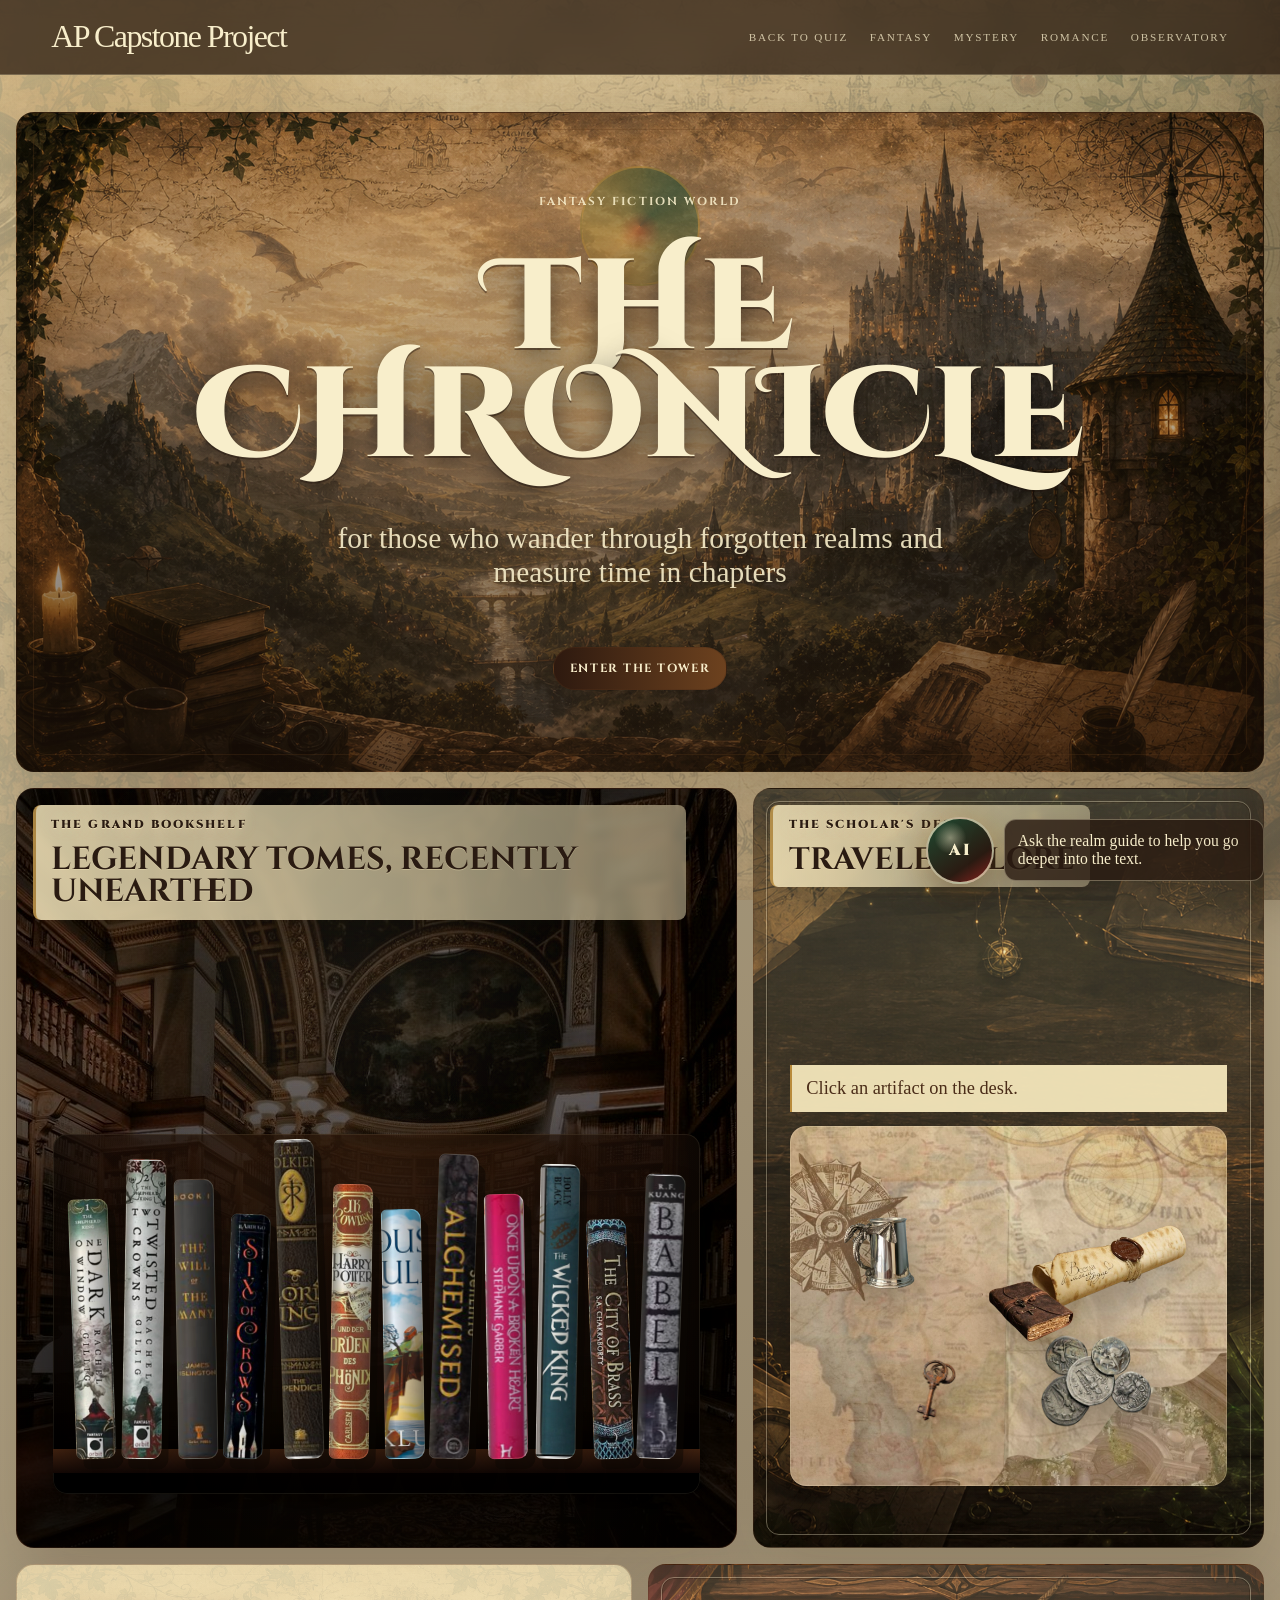
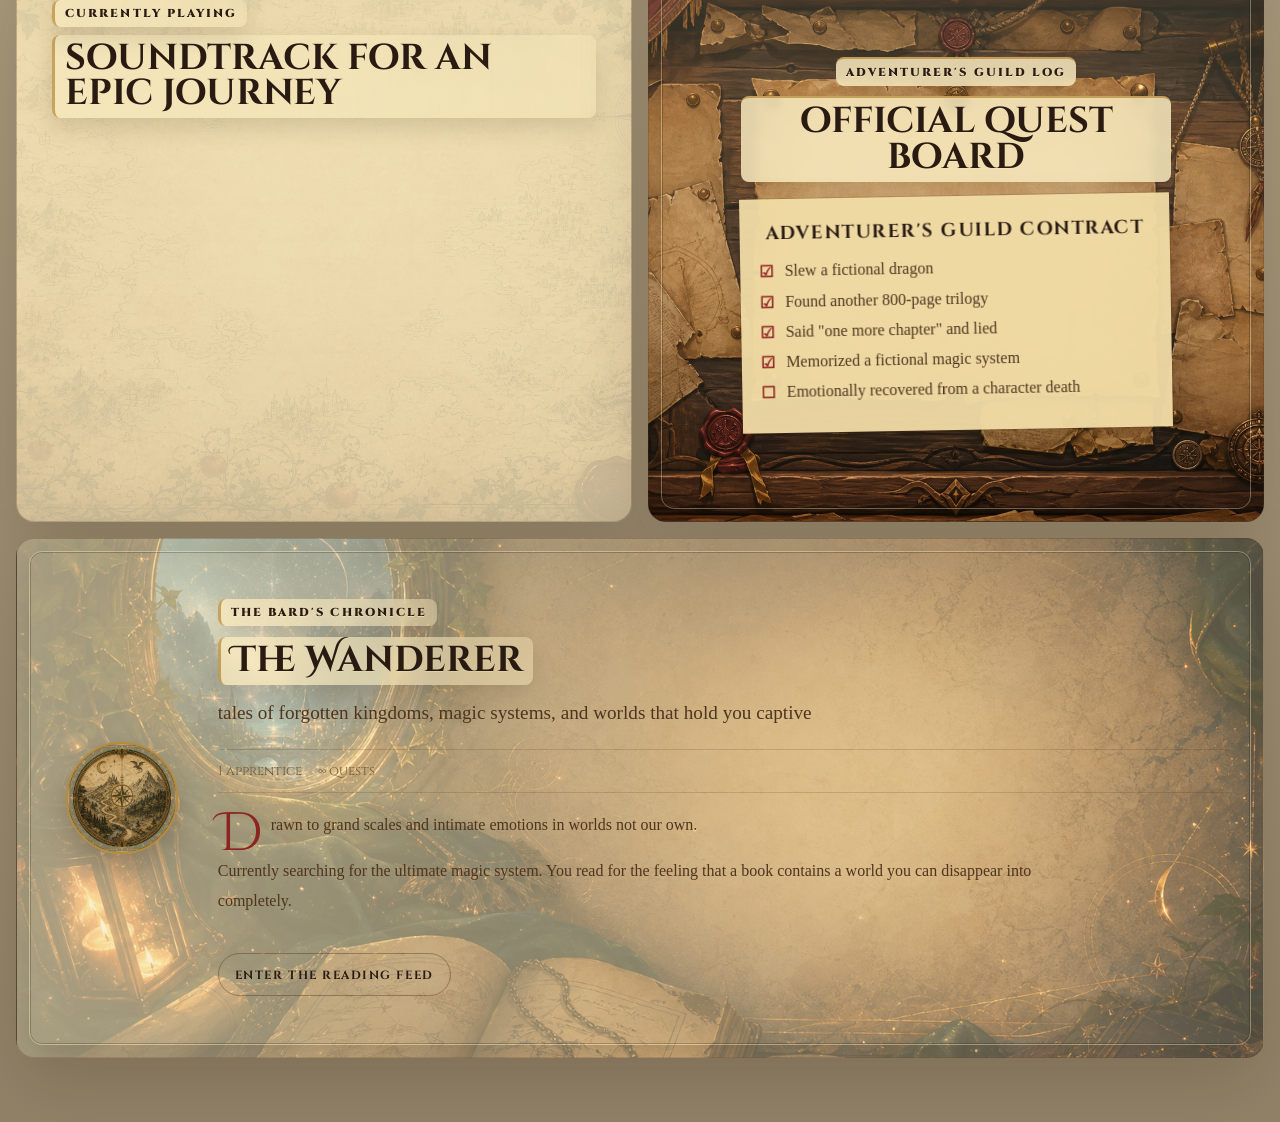
==== archive/chronicle.html @ a498ddc1 "Launch site" ====
<!DOCTYPE html>
<html lang="en">
<head>
  <meta charset="UTF-8" />
  <meta name="viewport" content="width=device-width, initial-scale=1.0" />
  <title>The Chronicle | Fantasy Reading World</title>

  <link rel="preconnect" href="https://fonts.googleapis.com">
  <link rel="preconnect" href="https://fonts.gstatic.com" crossorigin>
  <link href="https://fonts.googleapis.com/css2?family=Cinzel+Decorative:wght@700;900&family=Cinzel:wght@500;600;700&family=IM+Fell+English:ital@0;1&display=swap" rel="stylesheet">

  <link rel="stylesheet" href="../style.css">
  <link rel="stylesheet" href="./chronicle.css">
</head>
<body class="chronicle-page">
  <nav class="chronicle-nav">
    <a class="logo" href="../index.html">AP Capstone Project</a>
    <div class="nav-links">
      <a href="./demo.html">Back to Quiz</a>
      <a href="./chronicle.html">Fantasy</a>
      <a href="./investigation.html">Mystery</a>
      <a href="./romance.html">Romance</a>
      <a href="./observatory.html">Observatory</a>
    </div>
  </nav>

  <main class="chronicle-shell">
    <section class="chronicle-hero">
      <div class="hero-crest" aria-hidden="true"></div>
      <p class="rune-label">fantasy fiction world</p>
      <h1>The Chronicle</h1>
      <p class="hero-line">for those who wander through forgotten realms and measure time in chapters</p>
      <a class="scroll-link" href="#bookshelf">enter the tower</a>
    </section>

    <section class="world-panel bookshelf-panel" id="bookshelf">
      <div class="panel-heading">
        <p class="rune-label">the grand bookshelf</p>
        <h2>legendary tomes, recently unearthed</h2>
      </div>
      <div class="grand-bookshelf" data-bookshelf></div>
    </section>

    <section class="world-grid">
      <article class="world-panel desk-panel">
        <div class="panel-heading compact">
          <p class="rune-label">the scholar's desk</p>
          <h2>traveler's lore</h2>
        </div>
        <div class="artifact-desk" data-artifact-desk>
          <button class="artifact tankard" type="button" data-lore="The tavern keeper says every quest begins with courage, but most begin with someone pretending not to be afraid."><span>tankard</span></button>
          <button class="artifact parchment" type="button" data-lore="The parchment rewrites itself: choose the road that makes the map tremble."><span>rolled parchment</span></button>
          <button class="artifact key" type="button" data-lore="Some doors open only for readers willing to enter a stranger world than the one they left."><span>iron key</span></button>
          <button class="artifact coins" type="button" data-lore="Elven coins buy passage, but loyalty is the only currency that survives the final chapter."><span>elven coins</span></button>
          <button class="artifact journal" type="button" data-lore="The journal records what heroes forget: wonder is also a form of evidence."><span>leather journal</span></button>
        </div>
        <p class="lore-output" data-lore-output>Click an artifact on the desk.</p>
      </article>

      <article class="world-panel playlist-panel">
        <p class="rune-label">currently playing</p>
        <h2>soundtrack for an epic journey</h2>
        <iframe src="https://open.spotify.com/embed/playlist/6yIfxGFCjeoQ73u7Y4xAYX?utm_source=generator" width="100%" height="352" frameborder="0" allowfullscreen="" allow="autoplay; clipboard-write; encrypted-media; fullscreen; picture-in-picture" loading="lazy" title="Fantasy journey playlist"></iframe>
      </article>
    </section>

    <section class="world-grid lower-grid">
      <article class="world-panel guild-panel">
        <p class="rune-label">adventurer's guild log</p>
        <h2>official quest board</h2>
        <div class="guild-contract">
          <h3>Adventurer's Guild Contract</h3>
          <p><span>☑</span> Slew a fictional dragon</p>
          <p><span>☑</span> Found another 800-page trilogy</p>
          <p><span>☑</span> Said "one more chapter" and lied</p>
          <p><span>☑</span> Memorized a fictional magic system</p>
          <p><span>☐</span> Emotionally recovered from a character death</p>
        </div>
      </article>

      <article class="world-panel wanderer-panel">
        <div class="map-emblem" aria-hidden="true"></div>
        <p class="rune-label">the bard's chronicle</p>
        <h2>The Wanderer</h2>
        <p class="wanderer-line">tales of forgotten kingdoms, magic systems, and worlds that hold you captive</p>
        <div class="wanderer-stats">
          <span>1 apprentice</span>
          <span>∞ quests</span>
        </div>
        <div class="wanderer-about">
          <p>Drawn to grand scales and intimate emotions in worlds not our own.</p>
          <p>Currently searching for the ultimate magic system. You read for the feeling that a book contains a world you can disappear into completely.</p>
        </div>
        <a class="scroll-link dark" href="../readit/">enter the reading feed</a>
      </article>
    </section>
  </main>

  <aside class="ai-guide" data-ai-guide aria-label="AI reading guide">
    <button class="ai-guide-launcher" type="button" data-ai-guide-toggle aria-expanded="false" aria-controls="ai-guide-panel">
      <span aria-hidden="true">AI</span>
    </button>
    <p class="ai-guide-hint">Ask the realm guide to help you go deeper into the text.</p>
    <section class="ai-guide-panel" id="ai-guide-panel" aria-hidden="true">
      <div class="ai-guide-header">
        <div>
          <p class="rune-label">enchanted reading guide</p>
          <h2>Talk to the text</h2>
        </div>
        <button class="ai-guide-close" type="button" data-ai-guide-close aria-label="Close AI guide">×</button>
      </div>
      <div class="ai-guide-launch-card">
        <p>Flint opens in its own secure page. Use it to ask questions, unpack scenes, trace world-building, and think more deeply about the fantasy text.</p>
        <a class="ai-guide-open" href="https://app.flintk12.com/activities/fantasy-book-re-795c71/sessions/new">Open AI Guide</a>
        <span>Opens in this tab.</span>
      </div>
    </section>
  </aside>

  <dialog class="tome-dialog" data-tome-dialog aria-labelledby="tome-title">
    <button class="close-tome" type="button" data-close-tome aria-label="Close tome">×</button>
    <div class="tome-layout">
      <figure class="tome-cover">
        <img src="" alt="" data-tome-image>
        <figcaption data-tome-cover></figcaption>
      </figure>
      <div class="tome-copy">
        <p class="rune-label">royal decree / shelf note</p>
        <h2 id="tome-title" data-tome-title></h2>
        <p data-tome-synopsis></p>
        <h3>Why you'll stay in this realm</h3>
        <ul data-tome-reasons></ul>
      </div>
    </div>
  </dialog>

  <script src="./chronicle.js"></script>
</body>
</html>
---- style.css ----
:root{
  --background:#EEE7DD;
  --text:#1E1A17;
  --secondary:#6F685F;
  --burgundy:#6A2E2E;
}

*{
  margin:0;
  padding:0;
  box-sizing:border-box;
}

html{
  scroll-behavior:smooth;
}

body{
  background:var(--background);
  color:var(--text);
  overflow-x:hidden;
  font-family:'Inter',sans-serif;
  min-height:100vh;
  animation:fadePage 1.2s ease;
}

a{
  color:inherit;
  text-decoration:none;
}

/* NAV */

nav{
  width:100%;
  position:fixed;
  top:0;
  left:0;
  z-index:100;
  padding:1.15rem 4vw;
  display:flex;
  justify-content:space-between;
  align-items:center;
  backdrop-filter:blur(12px);
  background:rgba(238,231,221,0.55);
  border-bottom:1px solid rgba(30,26,23,0.05);
}

.logo{
  font-family:'Cormorant Garamond',serif;
  font-size:2rem;
  letter-spacing:-0.05em;
}

.nav-links{
  display:flex;
  gap:1rem 1.35rem;
  flex-wrap:wrap;
  justify-content:flex-end;
}

.nav-links a{
  color:var(--secondary);
  text-transform:uppercase;
  letter-spacing:0.16em;
  font-size:0.7rem;
  transition:0.3s ease;
}

.nav-links a:hover{
  color:var(--burgundy);
}

@media (max-width:720px){
  nav{
    align-items:flex-start;
    padding:0.9rem 1rem;
  }

  .logo{
    font-size:1.55rem;
  }

  .nav-links{
    gap:0.55rem 0.9rem;
  }

  .nav-links a{
    font-size:0.62rem;
  }
}

/* LANDING */

.landing{
  position:relative;
  min-height:130vh;
  width:100%;
  overflow:hidden;
  display:flex;
  align-items:center;
  padding:0 6vw;
}

.bg-image{
  position:absolute;
  object-fit:cover;
  filter:grayscale(100%) contrast(105%);
  opacity:0.18;
}

.bg-1{
  width:420px;
  height:580px;
  top:12%;
  right:6%;
  transform:rotate(4deg);
}

.bg-2{
  width:300px;
  height:420px;
  bottom:6%;
  left:4%;
  transform:rotate(-6deg);
}

.overlay{
  position:absolute;
  inset:0;
  background:radial-gradient(circle at top left, rgba(106,46,46,0.06), transparent 40%);
}

.landing-content{
  position:relative;
  z-index:10;
  max-width:950px;
}

.small-label{
  text-transform:uppercase;
  letter-spacing:0.2em;
  font-size:0.7rem;
  color:var(--secondary);
  margin-bottom:2rem;
}

.main-title{
  font-family:'Cormorant Garamond',serif;
  font-size:clamp(6rem,13vw,11rem);
  line-height:0.82;
  letter-spacing:-0.08em;
  margin-bottom:3rem;
}

.quote-block{
  display:flex;
  gap:1.5rem;
  align-items:flex-start;
  max-width:720px;
  margin-bottom:3rem;
}

.quote-line{
  width:80px;
  height:1px;
  background:var(--burgundy);
  margin-top:1.1rem;
}

.main-quote{
  font-size:1.15rem;
  line-height:2;
  color:#4E4943;
}

.stat-box{
  display:flex;
  align-items:flex-end;
  gap:1.5rem;
  margin-bottom:4rem;
}

.stat-number{
  font-family:'Cormorant Garamond',serif;
  font-size:7rem;
  line-height:0.9;
  color:var(--burgundy);
}

.stat-text{
  max-width:340px;
  line-height:1.8;
  color:var(--secondary);
  margin-bottom:0.8rem;
}

/* FLOATING WORDS */

.floating-word{
  position:absolute;
  font-family:'Cormorant Garamond',serif;
  color:rgba(30,26,23,0.05);
  pointer-events:none;
  user-select:none;
}

.fw-1{
  font-size:10rem;
  top:8%;
  right:18%;
}

.fw-2{
  font-size:7rem;
  bottom:8%;
  right:8%;
}

.fw-3{
  font-size:5rem;
  bottom:18%;
  left:18%;
}
/* MAP SECTION */
.map-section {
  aspect-ratio: 16 / 9;
  min-height: auto;
    background-image: url("./Images/map.png");
  background-size: 100% 100%;
  background-position: center;
  background-repeat: no-repeat;
}

.map-section::before {
  content: "";
  position: absolute;
  inset: 0;
  pointer-events: none;
  background:
    radial-gradient(circle at 50% 42%, rgba(255, 238, 190, 0.16), transparent 34%),
    linear-gradient(rgba(117, 73, 31, 0.04), rgba(73, 39, 14, 0.08));
}

.map-content {
  position: relative;
  min-height: 100vh;
  padding: 2rem 4.5vw;
  z-index: 1;
}

/* MAP SECTION */

.map-section {
  position: relative;
  aspect-ratio: 16 / 9;
  min-height: auto;
  overflow: hidden;
  background-image: url("./Images/map.png");
  background-size: 100% 100%;
  background-position: center;
  background-repeat: no-repeat;
}

.map-section::before {
  content: "";
  position: absolute;
  inset: 0;
  pointer-events: none;
  background:
    radial-gradient(circle at 50% 42%, rgba(255, 238, 190, 0.12), transparent 34%),
    linear-gradient(rgba(117, 73, 31, 0.03), rgba(73, 39, 14, 0.06));
}

.map-content {
  position: absolute;
  inset: 0;
  z-index: 1;
}

/* CENTER TITLE */

.map-title-area {
  position: absolute;
  top: 4.8%;
  left: 50%;
  width: min(620px, 90vw);
  transform: translateX(-50%);
  text-align: center;
  text-transform: uppercase;
}

.ornament-line {
  display: flex;
  align-items: center;
  justify-content: center;
  gap: 1rem;
  margin-bottom: 1rem;
}

.ornament-line.bottom {
  margin-top: 1rem;
  margin-bottom: 0;
}

.ornament-line span {
  width: 120px;
  height: 1px;
  background: rgba(42, 31, 21, 0.65);
}

.ornament-line b {
  font-size: 1.2rem;
  font-weight: 400;
}

.map-title-small {
  margin: 0;
  font-family: "Cormorant Garamond", serif;
  font-size: clamp(1.8rem, 3vw, 3rem);
  line-height: 1;
  letter-spacing: 0.08em;
}

.map-title-main {
  margin: 0.25rem 0;
  font-family: "Cormorant Garamond", serif;
  font-size: clamp(4.2rem, 7vw, 7.8rem);
  line-height: 0.82;
  font-weight: 600;
  letter-spacing: 0.03em;
}

/* BIG CHOICE IMAGES */

.choice-art {
  position: absolute;
  z-index: 2;
  display: block;
  width: min(1200px, 80vw);
  pointer-events: none;
  mix-blend-mode: soft-light; 
  transition: transform 0.45s ease, opacity 0.45s ease;

}

.archive-art {
  left: 47%;
  top: 45%;
  transform: translate(-50%, -50%);
}

.experience-art {
  left: 55%;
  top: 47%;
  transform: translate(-50%, -50%);
}

/* CLICKABLE TEXT AREAS */

.path-choice {
  position: absolute;
  z-index: 3;
  display: block;
  width: min(430px, 32vw);
  color: #2a1f15;
  text-align: center;
  text-decoration: none;
  text-shadow: 0 1px 12px rgba(255, 248, 231, 0.78);
  transition: transform 0.28s ease, color 0.25s ease, text-shadow 0.25s ease, filter 0.25s ease;
}

.path-choice:hover {
  color: #2a1f15;
  filter: brightness(1.05);
  text-shadow: 0 2px 16px rgba(255, 248, 231, 0.92), 0 12px 34px rgba(42, 31, 21, 0.22);
}

.archive-choice {
  left: 30%;
  top: 80%;
  transform: translate(-50%, -50%);
}

.experience-choice {
  left: 72%;
  top: 80%;
  transform: translate(-50%, -50%);
}

.archive-choice:hover {
  transform: translate(-50%, calc(-50% - 4px));
}

.experience-choice:hover {
  transform: translate(-50%, calc(-50% - 4px));
}

.path-choice h3 {
  margin: 0;
  font-family: "Cormorant Garamond", serif;
  font-size: clamp(1.55rem, 2vw, 2.45rem);
  line-height: 1.15;
  font-weight: 500;
  letter-spacing: 0.06em;
  text-transform: uppercase;
}

.tiny-star {
  display: flex;
  align-items: center;
  justify-content: center;
  gap: 0.9rem;
  margin: 1rem 0 1.2rem;
  font-size: 1rem;
}

.tiny-star::before,
.tiny-star::after {
  content: "";
  width: 70px;
  height: 1px;
  background: rgba(42, 31, 21, 0.5);
}

.path-choice p {
  max-width: 360px;
  margin: 0 auto 1.4rem;
  font-family: "Cormorant Garamond", serif;
  font-size: clamp(1.1rem, 1.35vw, 1.35rem);
  line-height: 1.45;
}

.choice-link {
  display: inline-block;
  color: #6a2e2e;
  border-bottom: 1px solid rgba(106, 46, 46, 0.5);
  font-size: 0.9rem;
  letter-spacing: 0.08em;
  text-transform: uppercase;
  transition: letter-spacing 0.35s ease;
}

.path-choice:hover .choice-link {
  color: #5a2722;
  letter-spacing: 0.08em;
}
/* =========================
   CINEMATIC SCROLL PROMPT
========================= */

.scroll-hint{
  position:absolute;
  bottom:4rem;
  left:50%;
  transform:translateX(-50%);
  z-index:30;

  display:flex;
  flex-direction:column;
  align-items:center;

  animation:scrollFloat 3.5s ease-in-out infinite;
}

/* VERTICAL LINE */

.scroll-line{
  width:1px;
  height:120px;
  background:linear-gradient(
    to bottom,
    rgba(106,46,46,0),
    rgba(106,46,46,0.55),
    rgba(106,46,46,0)
  );

  margin-bottom:1.2rem;
}

/* CONTENT */

.scroll-content{
  display:flex;
  flex-direction:column;
  align-items:center;
  gap:0.4rem;
}

/* TEXT */

.scroll-text{
  font-family:'Cormorant Garamond', serif;
  font-size:1.8rem;
  letter-spacing:0.28em;
  color:rgba(30,26,23,0.72);
  text-transform:uppercase;

  position:relative;
}

/* SUBTLE GLOW */

.scroll-text::after{
  content:"";
  position:absolute;
  inset:0;
  filter:blur(18px);
  opacity:0.18;
}

/* ARROW */

.scroll-arrow{
  font-size:2.6rem;
  color:var(--burgundy);
  line-height:1;

  animation:arrowDrop 2s ease-in-out infinite;
}

/* FLOATING MOTION */

@keyframes scrollFloat{

  0%,100%{
    transform:translateX(-50%) translateY(0);
    opacity:0.72;
  }

  50%{
    transform:translateX(-50%) translateY(-10px);
    opacity:1;
  }

}

/* ARROW MOTION */

@keyframes arrowDrop{

  0%,100%{
    transform:translateY(0);
  }

  50%{
    transform:translateY(10px);
  }

}

/* EXHIBIT POLISH */

.exhibit-home-page,
.archive-page,
.bio-lens-page,
.tech-lens-page,
.social-lens-page{
  position:relative;
}

.exhibit-home-page::after,
.archive-page::after,
.bio-lens-page::after,
.tech-lens-page::after,
.social-lens-page::after{
  content:"";
  position:fixed;
  inset:0;
  z-index:0;
  pointer-events:none;
  opacity:0.28;
  background:
    linear-gradient(115deg, rgba(246,227,198,0.16), transparent 28%, rgba(106,46,46,0.08) 54%, transparent 72%),
    repeating-linear-gradient(0deg, rgba(30,26,23,0.035) 0 1px, transparent 1px 9px),
    repeating-linear-gradient(90deg, rgba(178,139,84,0.035) 0 1px, transparent 1px 11px);
  mix-blend-mode:multiply;
}

.exhibit-home-page nav,
.archive-page nav,
.bio-lens-page nav,
.tech-lens-page nav,
.social-lens-page nav,
.demo-page nav{
  border-bottom:1px solid rgba(106,46,46,0.13);
  background:linear-gradient(90deg, rgba(255,250,238,0.78), rgba(238,231,221,0.58));
  box-shadow:0 14px 42px rgba(30,26,23,0.08);
}

.exhibit-home-page .logo,
.archive-page .logo,
.bio-lens-page .logo,
.tech-lens-page .logo,
.social-lens-page .logo,
.demo-page .logo{
  color:#5a2722;
  text-shadow:0 10px 28px rgba(106,46,46,0.12);
}

.exhibit-home-page .nav-links a,
.archive-page .nav-links a,
.bio-lens-page .nav-links a,
.tech-lens-page .nav-links a,
.social-lens-page .nav-links a,
.demo-page .nav-links a{
  position:relative;
}

.exhibit-home-page .nav-links a::after,
.archive-page .nav-links a::after,
.bio-lens-page .nav-links a::after,
.tech-lens-page .nav-links a::after,
.social-lens-page .nav-links a::after,
.demo-page .nav-links a::after{
  content:"";
  position:absolute;
  left:0;
  right:0;
  bottom:-0.42rem;
  height:2px;
  background:#6A2E2E;
  transform:scaleX(0);
  transform-origin:left;
  transition:transform 0.25s ease;
}

.exhibit-home-page .nav-links a:hover::after,
.archive-page .nav-links a:hover::after,
.bio-lens-page .nav-links a:hover::after,
.tech-lens-page .nav-links a:hover::after,
.social-lens-page .nav-links a:hover::after,
.demo-page .nav-links a:hover::after{
  transform:scaleX(1);
}

.exhibit-home-page .small-label,
.archive-page .small-label,
.bio-lens-page .small-label,
.tech-lens-page .small-label,
.social-lens-page .small-label{
  display:inline-flex;
  align-items:center;
  gap:0.65rem;
}

.exhibit-home-page .small-label::before,
.archive-page .small-label::before,
.bio-lens-page .small-label::before,
.tech-lens-page .small-label::before,
.social-lens-page .small-label::before{
  content:"";
  width:2.1rem;
  height:1px;
  background:currentColor;
  opacity:0.55;
}

.lens-card,
.postcard,
.policy-card,
.acdp-grid article,
.research-column,
.cpa-column,
.home-grid article,
.insight-grid article,
.stage-map article,
.profile-card{
  transform-origin:center;
  transition:transform 0.22s ease, box-shadow 0.22s ease, border-color 0.22s ease;
}

.lens-card:hover,
.postcard:hover,
.policy-card:hover,
.acdp-grid article:hover,
.research-column:hover,
.cpa-column:hover,
.home-grid article:hover,
.insight-grid article:hover,
.stage-map article:hover,
.profile-card:hover{
  transform:translateY(-6px);
  box-shadow:0 30px 76px rgba(106,46,46,0.18);
}

.lens-page-controls,
.deck-controls{
  border-color:rgba(106,46,46,0.18)!important;
  background:rgba(255,250,238,0.9)!important;
  box-shadow:0 18px 54px rgba(106,46,46,0.18), 0 0 0 1px rgba(255,255,255,0.38)!important;
}

.lens-page-step,
.deck-controls > button{
  transition:transform 0.2s ease, box-shadow 0.2s ease;
}

.lens-page-step:hover,
.deck-controls > button:hover{
  transform:translateY(-2px);
  box-shadow:0 12px 24px rgba(106,46,46,0.2);
}

.section-next,
.lens-next,
.lens-back,
.exhibit-next{
  transition:transform 0.22s ease, background 0.22s ease, box-shadow 0.22s ease;
}

.section-next:hover,
.lens-next:hover,
.lens-back:hover,
.exhibit-next:hover{
  background:rgba(106,46,46,0.86)!important;
  box-shadow:0 22px 58px rgba(106,46,46,0.28)!important;
}
---- archive/chronicle.css ----
:root{
  --vellum:#efe0b8;
  --parchment:#f6e8bd;
  --ink:#2a1b12;
  --muted:#6f5738;
  --oak:#2d190f;
  --oak-2:#5b351d;
  --gold:#b88a3a;
  --green:#1f4a31;
  --red:#8e2420;
  --shadow:rgba(31,18,8,.28);
}

*{box-sizing:border-box}
html{scroll-behavior:smooth}

body.chronicle-page{
  min-height:100vh;
  margin:0;
  color:var(--ink);
  background:
    linear-gradient(180deg,rgba(35,20,10,.18),rgba(35,20,10,.46)),
    url("../Images/chronicle-fantasy-map-background.png") center/cover fixed,
    var(--vellum);
    font-family:"IM Fell English",serif;
   overflow-x:hidden;
}

body.chronicle-page::before{
  content:"";
  position:fixed;
  inset:0;
  z-index:-1;
  pointer-events:none;
  background:
    radial-gradient(circle at 12% 10%,rgba(184,138,58,.22),transparent 20rem),
    radial-gradient(circle at 88% 20%,rgba(31,74,49,.18),transparent 22rem),
    linear-gradient(90deg,rgba(246,232,189,.72),rgba(246,232,189,.5));
}

.chronicle-nav{
  background:rgba(39,24,13,.72);
  border-bottom:1px solid rgba(246,232,189,.24);
  backdrop-filter:blur(16px);
}
.chronicle-nav a{color:#f8eecb}
.chronicle-nav .nav-links a{color:rgba(248,238,203,.76)}

.chronicle-shell{
  width:min(1360px,calc(100% - 2rem));
  margin:0 auto;
  padding:7rem 0 4rem;
  display:grid;
  grid-template-columns:repeat(12,minmax(0,1fr));
  gap:1rem;
}

.chronicle-hero{
  position:relative;
  grid-column:1 / -1;
  min-height:660px;
  overflow:hidden;
  display:grid;
  place-items:center;
  padding:clamp(2rem,5vw,4rem);
  text-align:center;
  border:1px solid rgba(79,46,23,.28);
  border-radius:18px;
  background:
    linear-gradient(180deg,rgba(35,20,10,.1),rgba(35,20,10,.62)),
    radial-gradient(circle at 50% 42%,rgba(246,232,189,.1),transparent 34rem),
    url("../Images/chronicle-fantasy-world-hero.png") center/cover;
  box-shadow:0 28px 90px var(--shadow);
}

.chronicle-hero::before{
  content:"";
  position:absolute;
  inset:1rem;
  border:1px solid rgba(94,57,25,.28);
  border-radius:12px;
  pointer-events:none;
}

.hero-crest{
  position:absolute;
  top:8%;
  width:120px;
  height:120px;
  border:2px solid rgba(184,138,58,.58);
  border-radius:50%;
  background:
    radial-gradient(circle at 50% 55%,rgba(142,36,32,.5),transparent 1.3rem),
    conic-gradient(from 45deg,rgba(31,74,49,.8),rgba(184,138,58,.72),rgba(31,74,49,.8));
  opacity:.72;
}

.rune-label{
  position:relative;
  z-index:2;
  margin:0 0 .75rem;
  color:rgba(248,238,203,.88);
  font-family:Cinzel,serif;
  font-size:.72rem;
  font-weight:700;
  letter-spacing:.18em;
  text-transform:uppercase;
}

.chronicle-hero h1{
  position:relative;
  z-index:2;
  margin:0;
  color:#f8eecb;
  font-family:"Cinzel Decorative",serif;
  font-size:clamp(4.8rem,10vw,10rem);
  font-weight:900;
  letter-spacing:.02em;
  line-height:.84;
  text-transform:uppercase;
  text-shadow:0 7px 30px rgba(0,0,0,.58),0 2px 0 rgba(42,27,18,.45);
}

.hero-line{
  position:relative;
  z-index:2;
  max-width:650px;
  margin:1rem auto 0;
  color:rgba(248,238,203,.9);
  font-size:clamp(1.4rem,2.3vw,2.2rem);
  line-height:1.15;
  text-shadow:0 4px 20px rgba(0,0,0,.48);
}

.scroll-link{
  position:relative;
  z-index:2;
  display:inline-flex;
  width:max-content;
  margin-top:1.4rem;
  border:1px solid rgba(79,46,23,.4);
  border-radius:999px;
  padding:.78rem 1rem;
  color:#f8eecb;
  background:linear-gradient(90deg,var(--oak),#6d421f);
  text-decoration:none;
  font-family:Cinzel,serif;
  font-size:.74rem;
  font-weight:700;
  letter-spacing:.13em;
  text-transform:uppercase;
}
.scroll-link.dark{
  color:var(--ink);
  background:transparent;
}

.world-panel{
  position:relative;
  overflow:hidden;
  border:1px solid rgba(79,46,23,.28);
  border-radius:18px;
  background:
    linear-gradient(180deg,rgba(246,232,189,.86),rgba(239,224,184,.8)),
    url("../Images/chronicle-fantasy-map-background.png") center/cover;
  box-shadow:0 24px 70px rgba(31,18,8,.18);
}

.panel-heading{
  position:relative;
  z-index:3;
  max-width:760px;
  padding:clamp(1.4rem,3vw,2.5rem);
}
.bookshelf-panel .panel-heading,
.desk-panel .panel-heading{
  width:max-content;
  max-width:min(760px,calc(100% - 2rem));
  margin:1rem;
  border-left:3px solid rgba(184,138,58,.74);
  border-radius:8px;
  padding:.75rem .95rem;
  background:linear-gradient(90deg,rgba(246,232,189,.84),rgba(246,232,189,.48));
  box-shadow:0 10px 24px rgba(31,18,8,.14);
  backdrop-filter:blur(4px);
}
.panel-heading.compact{max-width:520px}
.panel-heading .rune-label{
  color:#2a1b12;
  font-weight:900;
  text-shadow:0 1px 0 rgba(246,232,189,.72),0 0 12px rgba(246,232,189,.55);
}
.panel-heading h2,
.playlist-panel h2,
.guild-panel h2,
.wanderer-panel h2{
  margin:.2rem 0 0;
  color:var(--ink);
  font-family:"Cinzel Decorative",serif;
  font-size:clamp(1.65rem,2.8vw,3.15rem);
  line-height:1;
  text-shadow:0 1px 0 rgba(246,232,189,.36);
}
.playlist-panel > .rune-label,
.playlist-panel > h2,
.guild-panel > .rune-label,
.guild-panel > h2,
.wanderer-panel > .rune-label,
.wanderer-panel > h2{
  width:max-content;
  max-width:100%;
  border-left:3px solid rgba(184,138,58,.7);
  border-radius:8px;
  padding:.38rem .62rem;
  background:linear-gradient(90deg,rgba(246,232,189,.82),rgba(246,232,189,.42));
  box-shadow:0 10px 24px rgba(31,18,8,.13);
  backdrop-filter:blur(4px);
}
.playlist-panel > h2,
.guild-panel > h2,
.wanderer-panel > h2{
  margin-top:.45rem;
}
.playlist-panel > .rune-label,
.guild-panel > .rune-label,
.wanderer-panel > .rune-label{
  margin-bottom:.2rem;
  color:#2a1b12;
  font-weight:900;
  text-shadow:0 1px 0 rgba(246,232,189,.72),0 0 12px rgba(246,232,189,.55);
}
.bookshelf-panel .panel-heading h2{
  max-width:620px;
  font-size:clamp(1.65rem,2.5vw,3rem);
}
.desk-panel .panel-heading h2{
  font-size:clamp(1.55rem,2.45vw,2.85rem);
}

.bookshelf-panel{
  grid-column:1 / span 7;
  min-height:760px;
  background:
    linear-gradient(180deg,rgba(10,7,5,.88),rgba(28,13,7,.94)),
    url("../Images/fantasy shelf background.jpg") center/cover;
}
.bookshelf-panel::before{
  content:"";
  position:absolute;
  inset:0;
  z-index:0;
  background:url("../Images/fantasy shelf background.jpg") center/cover;
  filter:saturate(.92) contrast(1.16) brightness(.52);
  transform:scale(1.01);
  opacity:1;
}
.bookshelf-panel::after{
  content:"";
  position:absolute;
  inset:0;
  z-index:1;
  background:
    linear-gradient(180deg,rgba(6,4,3,.42),rgba(7,4,3,.12) 34%,rgba(4,2,1,.72)),
    radial-gradient(circle at 50% 82%,rgba(184,111,44,.22),transparent 20rem),
    radial-gradient(circle at 48% 20%,rgba(248,238,203,.08),transparent 18rem);
  pointer-events:none;
}
.grand-bookshelf{
  position:absolute;
  left:5%;
  right:5%;
  bottom:7%;
  z-index:3;
  height:360px;
  display:flex;
  align-items:flex-end;
  gap:.75rem;
  padding:0 1.2rem 2.2rem;
  background:
    radial-gradient(circle at 50% 0%,rgba(111,64,31,.28),transparent 28rem),
    linear-gradient(180deg,rgba(16,8,4,.68),rgba(8,4,2,.94) 72%,rgba(3,2,1,.98));
  border-radius:14px;
  box-shadow:inset 0 0 0 1px rgba(255,240,190,.08),inset 0 -44px 70px rgba(0,0,0,.58),0 30px 70px rgba(0,0,0,.46);
}
.grand-bookshelf::before{
  content:"";
  position:absolute;
  left:0;
  right:0;
  bottom:1.3rem;
  height:24px;
  background:linear-gradient(180deg,#3f2110,#130805);
  box-shadow:0 -10px 24px rgba(0,0,0,.48);
}
.tome-button{
  --tome-a:#3b1d14;
  --tome-b:#805022;
  --cover-image:linear-gradient(145deg,var(--tome-a),var(--tome-b));
  --height:250px;
  position:relative;
  z-index:3;
  width:82px;
  height:var(--height);
  border:1px solid rgba(248,238,203,.16);
  border-radius:6px 10px 10px 6px;
  color:#f8eecb;
  background:
    linear-gradient(90deg,rgba(0,0,0,.48),transparent 26%,rgba(0,0,0,.22)),
    var(--cover-image) center/cover;
  box-shadow:7px 10px 0 rgba(12,7,4,.48),0 20px 28px rgba(0,0,0,.38);
  cursor:pointer;
  transform:rotate(var(--tilt,0deg));
  transition:transform .2s ease,box-shadow .2s ease;
}
.tome-button::after{
  content:"";
  position:absolute;
  inset:0;
  border-radius:inherit;
  background:linear-gradient(90deg,rgba(255,248,218,.18),transparent 20%,rgba(0,0,0,.26) 100%);
  pointer-events:none;
}
.tome-button:hover,.tome-button:focus-visible{
  outline:none;
  transform:translateY(-14px) rotate(var(--tilt,0deg));
  box-shadow:7px 12px 0 rgba(12,7,4,.5),0 32px 42px rgba(0,0,0,.46);
}

.world-grid{display:contents}
.desk-panel{
  grid-column:8 / -1;
  min-height:760px;
  background:
    linear-gradient(180deg,rgba(246,232,189,.24),rgba(36,17,8,.16)),
    url("../Images/fantasy-travelers-lore-panel.png") center/cover;
}
.desk-panel::before,
.guild-panel::before,
.wanderer-panel::before{
  content:"";
  position:absolute;
  inset:.75rem;
  z-index:0;
  border:1px solid rgba(248,238,203,.35);
  border-radius:13px;
  box-shadow:inset 0 0 0 1px rgba(31,18,8,.24),0 16px 40px rgba(31,18,8,.18);
  pointer-events:none;
}
.desk-panel > *,
.guild-panel > *,
.wanderer-panel > *{
  position:relative;
  z-index:2;
}
.artifact-desk{
  position:absolute;
  left:7%;
  right:7%;
  bottom:8%;
  height:360px;
  border-radius:16px;
  background:
    linear-gradient(180deg,rgba(40,18,8,.06),rgba(20,8,3,.12)),
    url("../Images/fantasy lore background.jpg") center/cover;
  box-shadow:0 22px 48px rgba(31,18,8,.22),inset 0 0 0 1px rgba(248,238,203,.2);
}
.artifact{
  position:absolute;
  border:0;
  background:transparent;
  color:transparent;
  cursor:pointer;
  filter:drop-shadow(0 16px 18px rgba(0,0,0,.26));
  background-position:center;
  background-repeat:no-repeat;
  background-size:contain;
}
.artifact span{
  position:absolute;
  left:50%;
  top:100%;
  transform:translateX(-50%);
  margin-top:.4rem;
  color:#f8eecb;
  background:rgba(42,27,18,.72);
  padding:.25rem .38rem;
  font-family:Cinzel,serif;
  font-size:.62rem;
  letter-spacing:.1em;
  text-transform:uppercase;
  opacity:0;
  white-space:nowrap;
}
.artifact:hover span,.artifact:focus-visible span{opacity:1}
.tankard{left:8%;top:18%;width:118px;height:145px;background-image:url("../Images/pewter tankard.png")}
.parchment{right:5%;top:22%;width:190px;height:110px;background-image:url("../Images/rolled parchement.png")}
.key{left:12%;bottom:17%;width:178px;height:70px;background-image:url("../Images/rusty key.png")}
.coins{right:13%;bottom:14%;width:150px;height:110px;background-image:url("../Images/scattered elven coins.png")}
.journal{left:34%;bottom:33%;width:178px;height:142px;background-image:url("../Images/leather journal.png")}

.lore-output{
  position:absolute;
  left:7%;
  right:7%;
  bottom:calc(8% + 374px);
  z-index:5;
  margin:0;
  border-left:2px solid var(--gold);
  padding:.7rem .9rem;
  color:#4b2d19;
  background:rgba(246,232,189,.94);
  font-size:1.15rem;
  line-height:1.35;
}

.playlist-panel{
  grid-column:1 / span 6;
  min-height:500px;
  padding:clamp(1.4rem,3vw,2.2rem);
}
.playlist-panel iframe{
  position:relative;
  z-index:3;
  margin-top:.7rem;
  border:0;
  border-radius:10px;
  filter:saturate(.85) sepia(.16);
}

.lower-grid{display:contents}
.guild-panel{
  grid-column:7 / -1;
  min-height:500px;
  padding:clamp(1.4rem,3vw,2.2rem);
  display:grid;
  align-content:center;
  justify-items:center;
  text-align:center;
  background:
    linear-gradient(180deg,rgba(246,232,189,.2),rgba(31,18,8,.16)),
    url("../Images/fantasy-quest-board-panel.png") center/cover;
}
.guild-panel > .rune-label,
.guild-panel > h2{
  justify-self:center;
  text-align:center;
  margin-left:auto;
  margin-right:auto;
  border-left:0;
  border-top:2px solid rgba(184,138,58,.72);
  background:rgba(246,232,189,.86);
}
.guild-panel > .rune-label{
  display:block;
}
.guild-panel > h2{
  max-width:430px;
}
.guild-contract{
  position:relative;
  z-index:3;
  margin:.85rem auto 0;
  justify-self:center;
  width:min(430px,100%);
  padding:1.2rem;
  background:rgba(241,220,166,.95);
  box-shadow:0 18px 36px rgba(31,18,8,.22),0 0 0 1px rgba(79,46,23,.18);
  transform:rotate(-1deg);
}
.guild-contract h3{
  margin:.2rem 0 1rem;
  font-family:Cinzel,serif;
  letter-spacing:.08em;
  text-transform:uppercase;
}
.guild-contract p{
  display:flex;
  gap:.7rem;
  text-align:left;
  margin:.7rem 0;
  color:#4e351e;
}
.guild-contract span{color:var(--red);font-weight:700}

.wanderer-panel{
  grid-column:1 / -1;
  min-height:520px;
  padding:clamp(1.4rem,3vw,2.2rem);
  display:grid;
  grid-template-columns:140px minmax(0,1fr);
  align-content:center;
  column-gap:1.6rem;
  background:
    linear-gradient(90deg,rgba(246,232,189,.68),rgba(246,232,189,.34)),
    url("../Images/fantasy-reader-profile-panel.png") center/cover;
}
.map-emblem{
  grid-column:1;
  grid-row:1 / span 6;
  align-self:center;
  justify-self:center;
  width:112px;
  height:112px;
  border:2px solid var(--gold);
  border-radius:50%;
  background:url("../Images/chronicle-wanderer-profile.png") center/cover;
  box-shadow:0 14px 28px rgba(31,18,8,.22),inset 0 0 0 5px rgba(246,232,189,.42);
}
.wanderer-panel .rune-label,
.wanderer-panel h2,
.wanderer-line,
.wanderer-stats,
.wanderer-about,
.wanderer-panel .scroll-link{
  grid-column:2;
}
.wanderer-panel .rune-label{
  align-self:end;
}
.wanderer-panel h2{
  max-width:760px;
}
.wanderer-line{
  color:#4e351e;
  font-size:1.2rem;
  line-height:1.55;
  max-width:760px;
  margin:.85rem 0 1.1rem;
}
.wanderer-stats{
  display:flex;
  gap:1rem;
  border-top:1px solid rgba(79,46,23,.18);
  border-bottom:1px solid rgba(79,46,23,.18);
  padding:.75rem 0;
  margin:.2rem 0 1.1rem;
  color:var(--muted);
  font-family:Cinzel,serif;
  font-size:.82rem;
}
.wanderer-about p{
  color:#4e351e;
  max-width:820px;
  margin:0 0 1rem;
  line-height:1.85;
}
.wanderer-about p:first-child::first-letter{
  float:left;
  margin:.1rem .5rem 0 0;
  color:var(--red);
  font-family:"Cinzel Decorative",serif;
  font-size:3.4rem;
  line-height:.8;
}

.tome-dialog{
  width:min(980px,calc(100vw - 2rem));
  max-height:calc(100vh - 2rem);
  margin:auto;
  border:1px solid rgba(79,46,23,.3);
  border-radius:16px;
  padding:0;
  color:var(--ink);
  background:#f2dda5;
  box-shadow:0 34px 100px rgba(0,0,0,.36);
  overflow:auto;
}
.tome-dialog::backdrop{background:rgba(30,17,9,.64);backdrop-filter:blur(8px)}
.close-tome{
  position:absolute;
  right:1rem;
  top:1rem;
  z-index:2;
  width:2rem;
  height:2rem;
  border:1px solid rgba(79,46,23,.25);
  border-radius:50%;
  color:#f8eecb;
  background:var(--oak);
  cursor:pointer;
}
.tome-layout{
  display:grid;
  grid-template-columns:280px minmax(0,1fr);
  gap:2rem;
  align-items:start;
  padding:2rem;
}
.tome-cover{
  min-height:390px;
  margin:0;
  display:grid;
  grid-template-rows:1fr auto;
  overflow:hidden;
  border-radius:8px 12px 12px 8px;
  color:#f8eecb;
  background:#1e1008;
  box-shadow:10px 12px 0 #d7c28c,0 24px 42px rgba(31,18,8,.24);
  font-family:Cinzel,serif;
  font-weight:700;
  letter-spacing:.06em;
  text-shadow:0 2px 10px rgba(0,0,0,.72);
}
.tome-cover img{
  width:100%;
  height:100%;
  min-height:350px;
  display:block;
  object-fit:contain;
  background:#1e1008;
}
.tome-cover figcaption{
  margin:0;
  padding:.75rem .85rem;
  background:linear-gradient(90deg,#2a140a,#5b351d);
  font-size:.82rem;
  line-height:1.2;
  text-transform:uppercase;
}
.tome-copy h2{
  margin:.2rem 0 1rem;
  font-family:"Cinzel Decorative",serif;
  font-size:clamp(2rem,4vw,4rem);
  line-height:.95;
}
.tome-copy p,.tome-copy li{
  color:#4e351e;
  line-height:1.6;
}

.ai-guide{
  position:fixed;
  right:1rem;
  bottom:1rem;
  z-index:60;
  display:flex;
  align-items:center;
  gap:.65rem;
}
.ai-guide-launcher{
  width:4.2rem;
  height:4.2rem;
  border:2px solid rgba(248,238,203,.7);
  border-radius:50%;
  color:#f8eecb;
  background:
    radial-gradient(circle at 35% 30%,rgba(248,238,203,.45),transparent 1rem),
    linear-gradient(145deg,#1f4a31,#2a1b12 68%,#8e2420);
  box-shadow:0 18px 42px rgba(31,18,8,.34),0 0 28px rgba(184,138,58,.28);
  font-family:Cinzel,serif;
  font-size:1rem;
  font-weight:900;
  letter-spacing:.08em;
  cursor:pointer;
}
.ai-guide-launcher:hover,
.ai-guide-launcher:focus-visible{
  outline:none;
  transform:translateY(-3px);
  box-shadow:0 24px 52px rgba(31,18,8,.42),0 0 36px rgba(184,138,58,.36);
}
.ai-guide-hint{
  width:min(260px,calc(100vw - 6rem));
  margin:0;
  border:1px solid rgba(248,238,203,.34);
  border-radius:12px;
  padding:.7rem .8rem;
  color:#f8eecb;
  background:rgba(42,27,18,.82);
  box-shadow:0 16px 36px rgba(31,18,8,.24);
  font-family:"IM Fell English",serif;
  font-size:.98rem;
  line-height:1.2;
  transition:opacity .2s ease,transform .2s ease;
}
.ai-guide.is-open .ai-guide-hint{
  opacity:0;
  pointer-events:none;
  transform:translateX(10px);
}
.ai-guide-panel{
  position:fixed;
  top:0;
  right:0;
  bottom:0;
  width:min(460px,100vw);
  display:grid;
  grid-template-rows:auto 1fr;
  border-left:1px solid rgba(248,238,203,.28);
  color:#f8eecb;
  background:
    linear-gradient(180deg,rgba(42,27,18,.96),rgba(31,18,8,.98)),
    url("../Images/fantasy-reader-profile-panel.png") center/cover;
  box-shadow:-28px 0 70px rgba(31,18,8,.36);
  transform:translateX(104%);
  transition:transform .28s ease;
}
.ai-guide.is-open .ai-guide-panel{
  transform:translateX(0);
}
.ai-guide-header{
  display:flex;
  align-items:flex-start;
  justify-content:space-between;
  gap:1rem;
  padding:1.1rem;
  background:rgba(31,18,8,.82);
  backdrop-filter:blur(10px);
  border-bottom:1px solid rgba(248,238,203,.18);
}
.ai-guide-header h2{
  margin:.15rem 0 0;
  color:#f8eecb;
  font-family:"Cinzel Decorative",serif;
  font-size:1.8rem;
  line-height:1;
}
.ai-guide-close{
  width:2.15rem;
  height:2.15rem;
  border:1px solid rgba(248,238,203,.35);
  border-radius:50%;
  color:#f8eecb;
  background:rgba(42,27,18,.86);
  cursor:pointer;
}
.ai-guide-launch-card{
  align-self:center;
  margin:1.1rem;
  border:1px solid rgba(248,238,203,.22);
  border-radius:16px;
  padding:1.2rem;
  color:#f8eecb;
  background:rgba(31,18,8,.78);
  box-shadow:0 22px 46px rgba(31,18,8,.28);
}
.ai-guide-launch-card p{
  margin:0 0 1rem;
  font-size:1.08rem;
  line-height:1.5;
}
.ai-guide-open{
  display:flex;
  justify-content:center;
  border:1px solid rgba(248,238,203,.55);
  border-radius:999px;
  padding:.85rem 1rem;
  color:#2a1b12;
  background:#f8eecb;
  font-family:Cinzel,serif;
  font-size:.82rem;
  font-weight:900;
  letter-spacing:.1em;
  text-decoration:none;
  text-transform:uppercase;
}
.ai-guide-launch-card span{
  display:block;
  margin-top:.8rem;
  color:rgba(248,238,203,.72);
  font-size:.86rem;
  text-align:center;
}
.ai-guide.is-open .ai-guide-launcher{
  opacity:0;
  pointer-events:none;
}

@media(max-width:1120px){
  .chronicle-shell{grid-template-columns:1fr}
  .chronicle-hero,.bookshelf-panel,.desk-panel,.playlist-panel,.guild-panel,.wanderer-panel{grid-column:1 / -1}
}

@media(max-width:720px){
  .chronicle-shell{width:100%;padding:6rem .8rem 3rem}
  .chronicle-hero{min-height:560px}
  .chronicle-hero h1{font-size:3.5rem}
  .grand-bookshelf{left:1rem;right:1rem;overflow-x:auto}
  .tome-button{flex:0 0 auto}
  .desk-panel{min-height:760px}
  .artifact-desk{left:1rem;right:1rem;height:350px}
  .lore-output{left:1rem;right:1rem;bottom:calc(8% + 366px)}
  .wanderer-panel{
    display:block;
  }
  .map-emblem{
    margin-bottom:1rem;
  }
  .tome-layout{grid-template-columns:1fr;gap:1.25rem;padding:1.1rem}
  .tome-cover{min-height:0}
  .tome-cover img{min-height:0;height:auto;max-height:420px;object-fit:contain}
  .tome-copy h2{font-size:clamp(2rem,12vw,3.2rem)}
  .ai-guide{right:.75rem;bottom:.75rem}
  .ai-guide-hint{display:none}
  .ai-guide-panel{width:100vw}
}
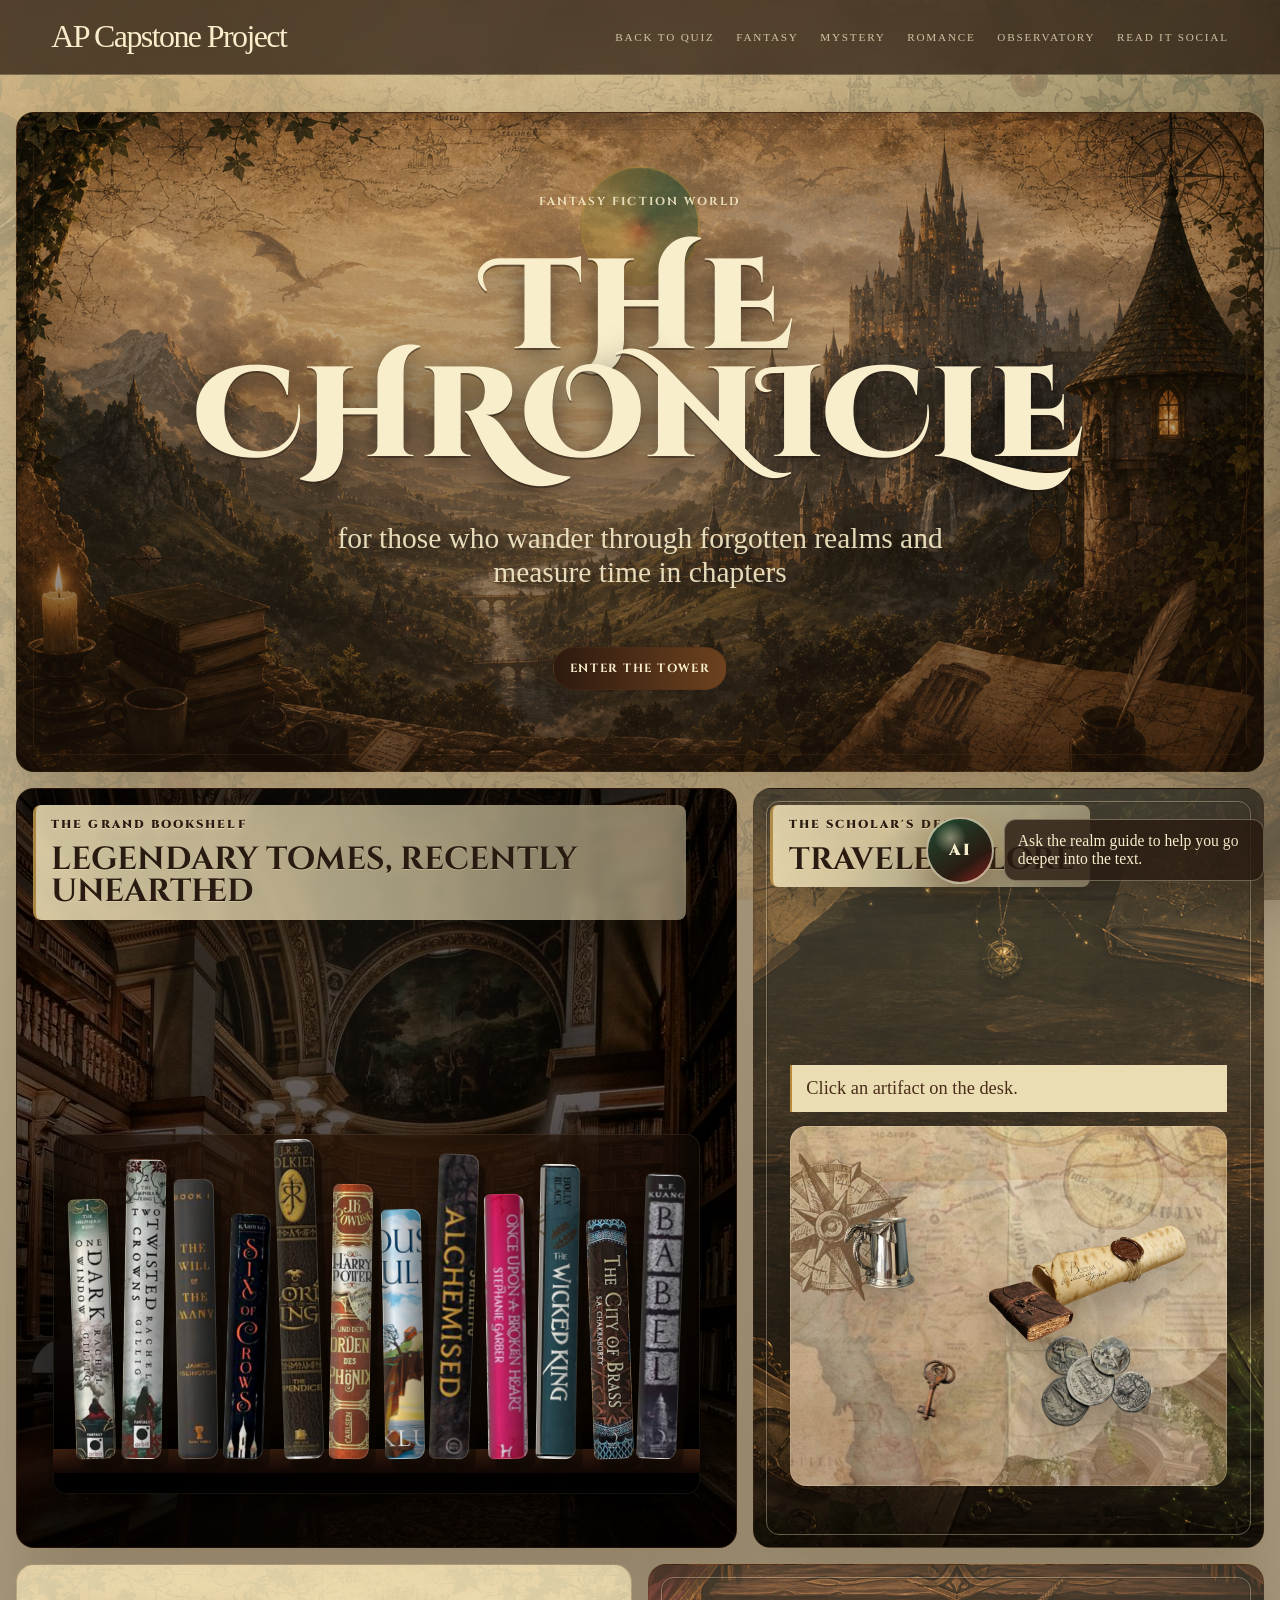
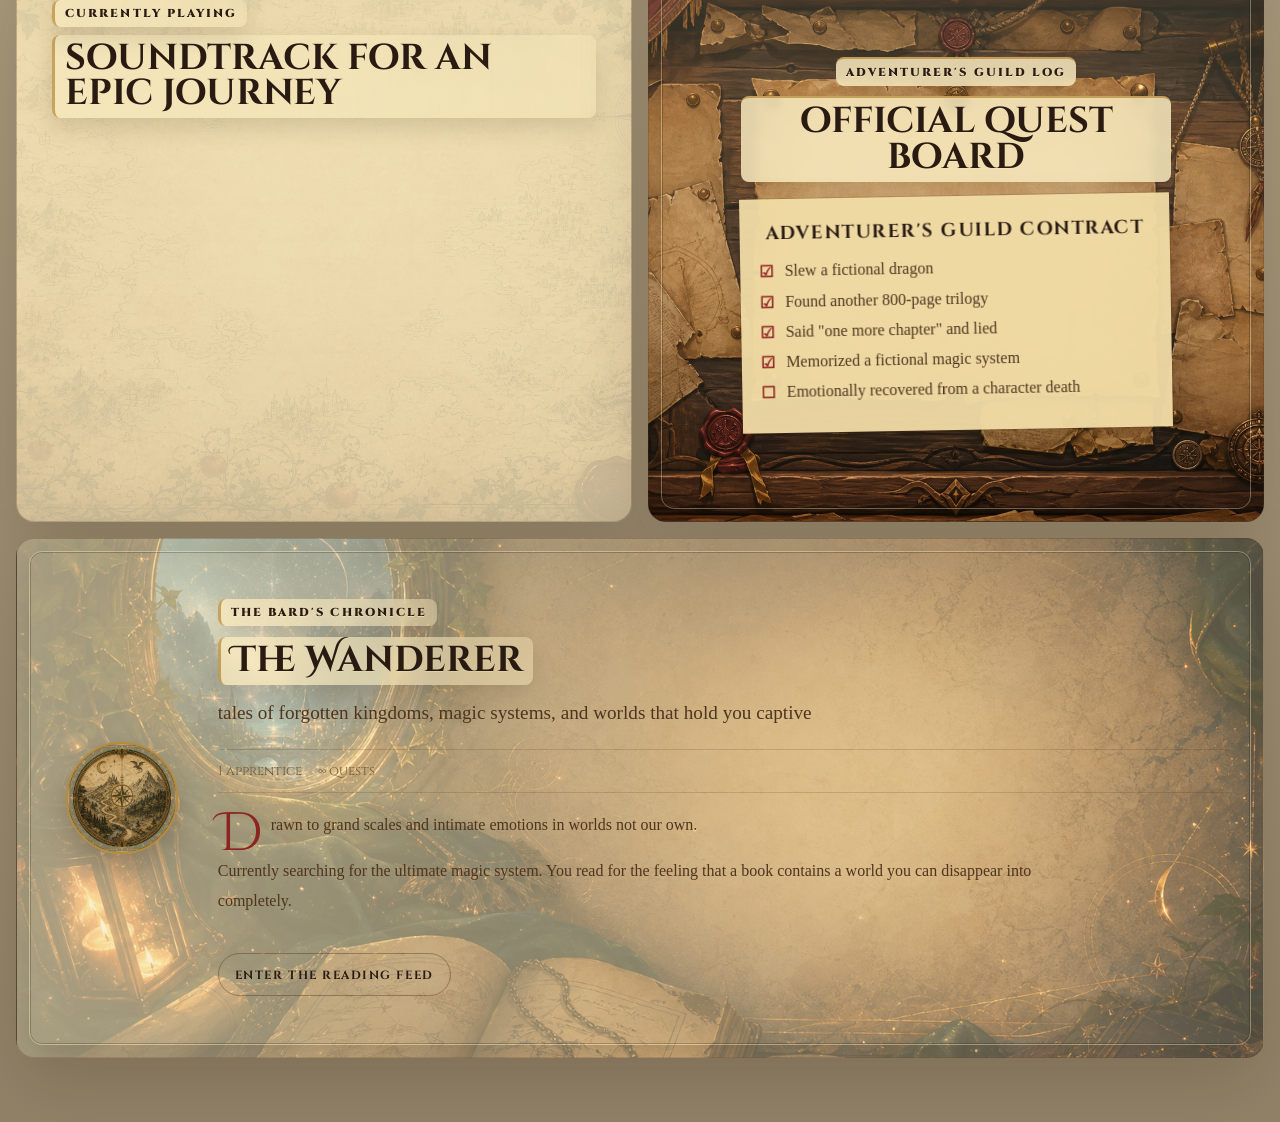
==== commit 6ea328e4: "Adding navigation option to aesthetic pages" ====
--- a/archive/chronicle.html
+++ b/archive/chronicle.html
@@ -21,6 +21,7 @@
       <a href="./investigation.html">Mystery</a>
       <a href="./romance.html">Romance</a>
       <a href="./observatory.html">Observatory</a>
+      <a href="readit/index.html">Read It Social</a>
     </div>
   </nav>
 
